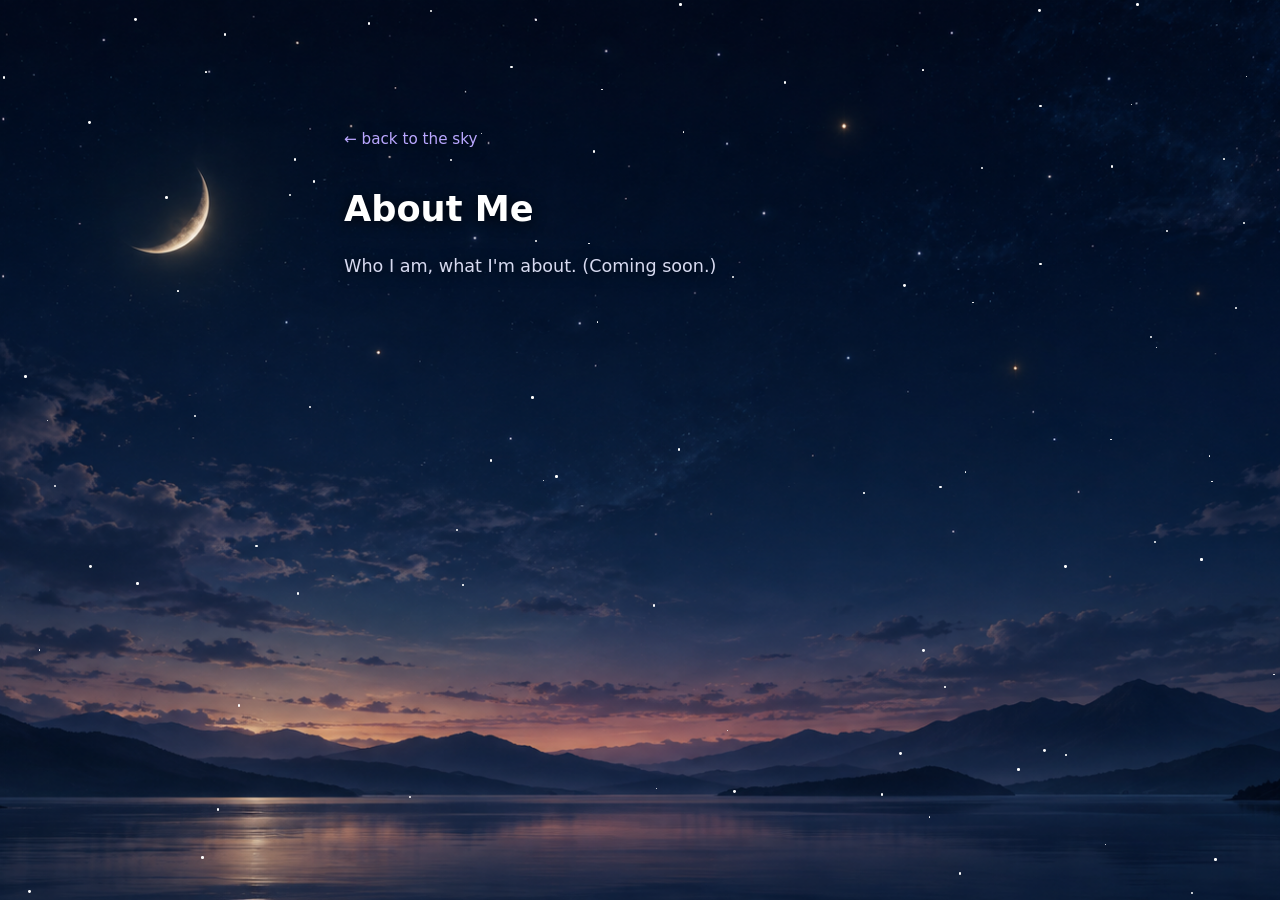
==== about.html @ eba7b4a4 "Night-sky homepage with constellation navigation and twinkling stars" ====
<!DOCTYPE html>
<html lang="en">
  <head>
    <meta charset="UTF-8" />
    <meta name="viewport" content="width=device-width, initial-scale=1.0" />
    <title>About Me — Archive of my own</title>
    <link rel="stylesheet" href="styles.css" />
  </head>
  <body>
    <div class="sky"></div>
    <div class="twinkles" id="twinkles"></div>

    <main class="page">
      <a class="back" href="index.html">&larr; back to the sky</a>
      <h1>About Me</h1>
      <p>Who I am, what I'm about. (Coming soon.)</p>
    </main>

    <script src="stars.js"></script>
  </body>
</html>
---- styles.css ----
/* ================================================================
   ARCHIVE OF MY OWN  —  styles
   Layers, back to front:
     .sky      (photo)        z-index -2
     .twinkles (live stars)   z-index -1
     text + constellations    on top
   ================================================================ */

/* ---- base ---- */
* {
    box-sizing: border-box;   /* padding/borders count INSIDE an element's width */
    margin: 0;
    padding: 0;
}

body {
    font-family: system-ui, -apple-system, BlinkMacSystemFont, 'Segoe UI', Roboto, Oxygen, Ubuntu, Cantarell, 'Open Sans', 'Helvetica Neue', sans-serif;
    line-height: 1.6;
    color: #e8e8f0;
    background-color: #0b0b1a;   /* fallback color before the photo loads */
    min-height: 100vh;
    overflow-x: hidden;
}

/* ===== Layer 1: the night-sky photo ===== */
.sky {
    position: fixed;
    top: 0; left: 0;
    width: 100%; height: 100%;
    z-index: -2;                      /* furthest back */
    background-image: url("sky.png");
    background-size: cover;           /* fill screen, crop overflow */
    background-position: center;
}

/* ===== Layer 2: live twinkling stars (filled by stars.js) ===== */
.twinkles {
    position: fixed;
    top: 0; left: 0;
    width: 100%; height: 100%;
    z-index: -1;                      /* in front of photo, behind text */
    pointer-events: none;             /* clicks pass through */
}

.star {
    position: absolute;
    background: #ffffff;
    border-radius: 50%;               /* square -> circle */
    animation: twinkle 3s ease-in-out infinite;
}

@keyframes twinkle {
    0%   { opacity: 0.15; }
    50%  { opacity: 1; }
    100% { opacity: 0.15; }
}

/* ===== Intro text ===== */
.intro {
    position: relative;               /* sits on top, normal flow */
    text-align: center;
    padding-top: 10vh;                /* push down 10% of screen height */
    padding-left: 20px;
    padding-right: 20px;
    text-shadow: 0 2px 14px rgba(0, 0, 0, 0.8);  /* readability halo */
}

.intro h1 {
    font-size: 2.6rem;
    font-weight: 600;
    letter-spacing: 1px;
    color: #ffffff;
}

.intro p {
    margin-top: 10px;
    color: #cfd2ec;
    font-size: 1.05rem;
}

/* ===== Constellations = navigation ===== */
.constellations {
    position: relative;
    width: 100%;
    height: 60vh;                     /* room for them to spread out */
}

.constellation {
    position: absolute;               /* each placed by its own top/left */
    width: 170px;
    height: 130px;
    text-decoration: none;            /* no link underline */
    display: block;
}

.cst-svg {
    width: 100%;
    height: 100%;
    overflow: visible;
}

/* the star dots */
.cst-star {
    fill: #ffffff;
    opacity: 0.85;
    transition: fill 0.4s, r 0.4s;    /* smooth change on hover */
}

/* the connecting line */
.cst-line {
    fill: none;
    stroke: rgba(255, 255, 255, 0.25);
    stroke-width: 1.5;
    transition: stroke 0.4s;
}

/* the label under each constellation */
.cst-label {
    display: block;
    text-align: center;
    margin-top: 6px;
    color: #ffffff;
    font-size: 0.95rem;
    letter-spacing: 1px;
    opacity: 0;                       /* hidden until hover */
    transition: opacity 0.4s;
    text-shadow: 0 1px 10px rgba(0, 0, 0, 0.9);
}

/* ---- hover: light the constellation up ---- */
.constellation:hover .cst-label { opacity: 1; }
.constellation:hover .cst-line  { stroke: rgba(185, 167, 255, 0.9); }
.constellation:hover .cst-star  { fill: #b9a7ff; opacity: 1; }

/* ===== Inner pages (About, Garden, etc.) ===== */
.page {
    position: relative;
    max-width: 640px;
    margin: 0 auto;
    padding: 14vh 24px 60px;
    text-shadow: 0 2px 14px rgba(0, 0, 0, 0.8);
}
.page h1 { font-size: 2.2rem; color: #ffffff; margin-bottom: 14px; }
.page p  { color: #d7daf0; font-size: 1.1rem; }
.back {
    display: inline-block;
    margin-bottom: 30px;
    color: #b9a7ff;
    text-decoration: none;
    font-size: 0.95rem;
    transition: color 0.3s;
}
.back:hover { color: #ffffff; }
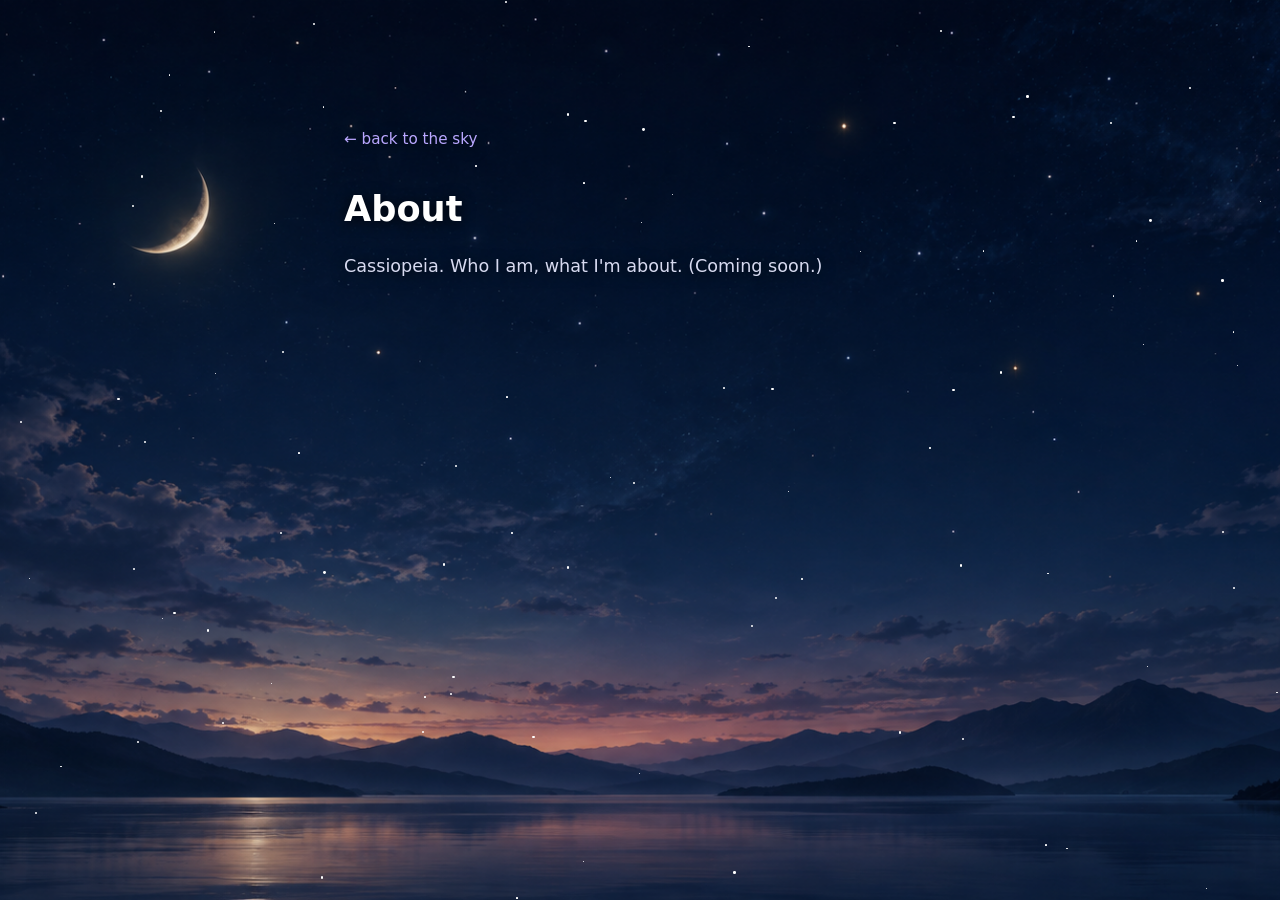
==== commit 5b957058: "More accurate constellations and fix Pleiades hover" ====
--- a/about.html
+++ b/about.html
@@ -3,7 +3,7 @@
   <head>
     <meta charset="UTF-8" />
     <meta name="viewport" content="width=device-width, initial-scale=1.0" />
-    <title>About Me — Archive of my own</title>
+    <title>About — Archive of my own</title>
     <link rel="stylesheet" href="styles.css" />
   </head>
   <body>
@@ -12,8 +12,8 @@
 
     <main class="page">
       <a class="back" href="index.html">&larr; back to the sky</a>
-      <h1>About Me</h1>
-      <p>Who I am, what I'm about. (Coming soon.)</p>
+      <h1>About</h1>
+      <p>Cassiopeia. Who I am, what I'm about. (Coming soon.)</p>
     </main>
 
     <script src="stars.js"></script>
--- a/styles.css
+++ b/styles.css
@@ -14,7 +14,7 @@
 }
 
 body {
-    font-family: system-ui, -apple-system, BlinkMacSystemFont, 'Segoe UI', Roboto, Oxygen, Ubuntu, Cantarell, 'Open Sans', 'Helvetica Neue', sans-serif;
+    font-family: system-ui, 'Helvetica';
     line-height: 1.6;
     color: #e8e8f0;
     background-color: #0b0b1a;   /* fallback color before the photo loads */
@@ -87,8 +87,8 @@
 
 .constellation {
     position: absolute;               /* each placed by its own top/left */
-    width: 170px;
-    height: 130px;
+    width: 230px;
+    height: 190px;
     text-decoration: none;            /* no link underline */
     display: block;
 }
@@ -99,38 +99,49 @@
     overflow: visible;
 }
 
+/* soft glow for the whole figure (CSS filter on the SVG) */
+.cst-svg { filter: drop-shadow(0 0 2px rgba(255,255,255,0.35)); }
+
 /* the star dots */
 .cst-star {
-    fill: #ffffff;
-    opacity: 0.85;
-    transition: fill 0.4s, r 0.4s;    /* smooth change on hover */
+    fill: #fdfdff;
+    transition: fill 0.5s, opacity 0.5s;
 }
 
-/* the connecting line */
-.cst-line {
-    fill: none;
-    stroke: rgba(255, 255, 255, 0.25);
-    stroke-width: 1.5;
-    transition: stroke 0.4s;
+/* bright anchor stars get an extra glow */
+.cst-star.bright {
+    filter: drop-shadow(0 0 4px rgba(255, 255, 255, 0.9));
 }
 
-/* the label under each constellation */
+/* the delicate connecting lines */
+.cst-line {
+    stroke: rgba(255, 255, 255, 0.3);
+    stroke-width: 0.7;                 /* hair-thin */
+    transition: stroke 0.5s;
+}
+
+/* the label sitting in the sky, always visible (lowercase italic serif) */
 .cst-label {
     display: block;
     text-align: center;
-    margin-top: 6px;
-    color: #ffffff;
-    font-size: 0.95rem;
-    letter-spacing: 1px;
-    opacity: 0;                       /* hidden until hover */
-    transition: opacity 0.4s;
-    text-shadow: 0 1px 10px rgba(0, 0, 0, 0.9);
+    margin-top: 2px;
+    color: #e9e6ff;
+    font-family: Georgia, 'Times New Roman', serif;
+    font-style: italic;
+    font-size: 1.05rem;
+    letter-spacing: 0.5px;
+    opacity: 0.75;                     /* softly present, not hidden */
+    transition: opacity 0.5s, color 0.5s;
+    text-shadow: 0 1px 12px rgba(0, 0, 0, 0.9);
 }
 
-/* ---- hover: light the constellation up ---- */
-.constellation:hover .cst-label { opacity: 1; }
-.constellation:hover .cst-line  { stroke: rgba(185, 167, 255, 0.9); }
-.constellation:hover .cst-star  { fill: #b9a7ff; opacity: 1; }
+/* invisible hover catcher so the WHOLE constellation box is hoverable */
+.cst-hit { fill: transparent; }
+
+/* ---- hover: the constellation brightens & lavender tint ---- */
+.constellation:hover .cst-label { opacity: 1; color: #ffffff; }
+.constellation:hover .cst-line  { stroke: rgba(201, 186, 255, 0.95); }
+.constellation:hover .cst-star  { fill: #d6ccff; }
 
 /* ===== Inner pages (About, Garden, etc.) ===== */
 .page {
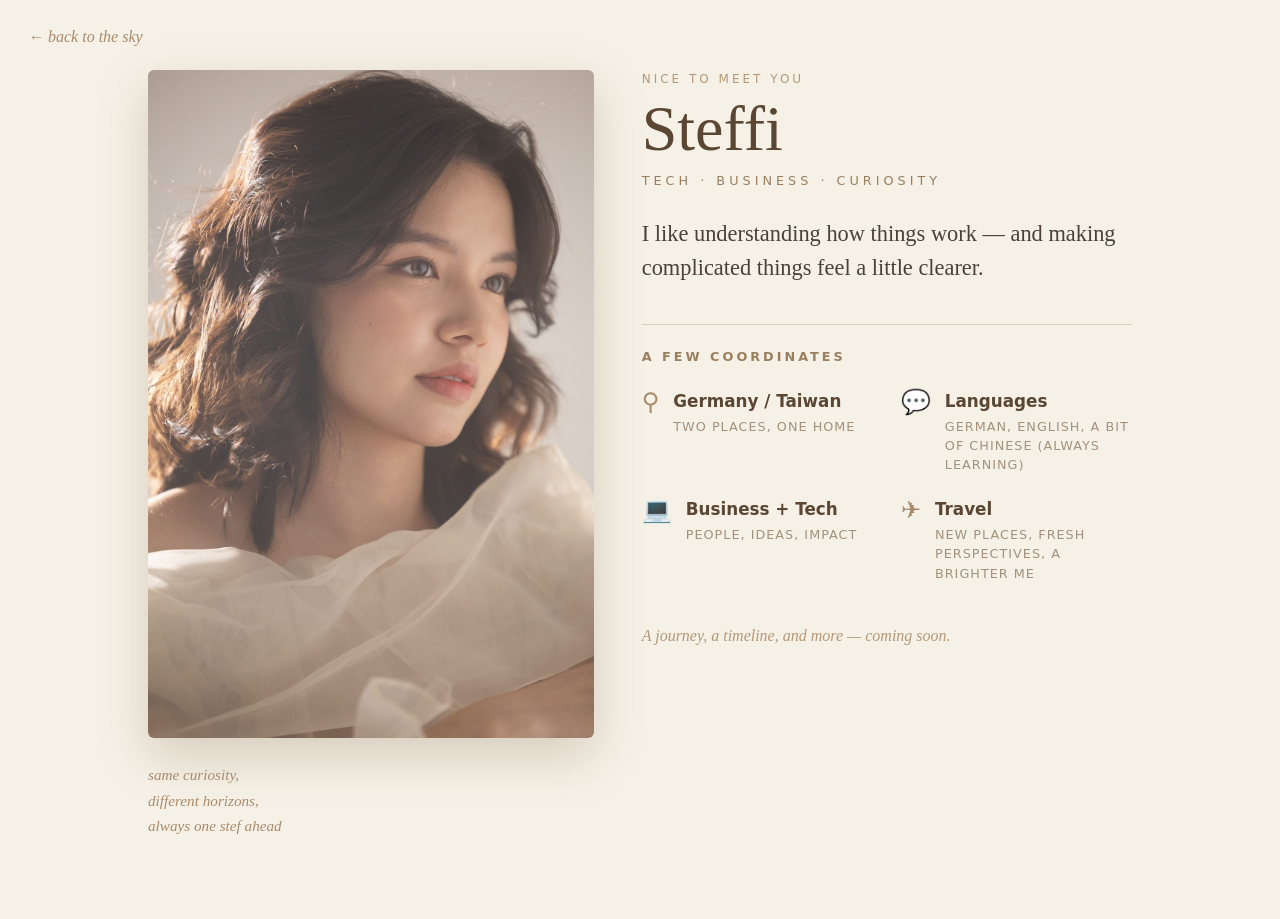
==== commit 716cb0b3: "Redesign About page: portrait, intro, and coordinates grid on light theme" ====
--- a/about.html
+++ b/about.html
@@ -6,16 +6,57 @@
     <title>About — Archive of my own</title>
     <link rel="stylesheet" href="styles.css" />
   </head>
-  <body>
-    <div class="sky"></div>
-    <div class="twinkles" id="twinkles"></div>
+  <body class="light">
+    <a class="back light-back" href="index.html">&larr; back to the sky</a>
 
-    <main class="page">
-      <a class="back" href="index.html">&larr; back to the sky</a>
-      <h1>About</h1>
-      <p>Cassiopeia. Who I am, what I'm about. (Coming soon.)</p>
+    <main class="about">
+      <!-- left: portrait -->
+      <div class="about-photo">
+        <img src="profile.jpg" alt="A portrait of Steffi" />
+        <p class="photo-note">same curiosity,<br />different horizons,<br />always one stef ahead</p>
+      </div>
+
+      <!-- right: intro + coordinates -->
+      <div class="about-text">
+        <p class="eyebrow">nice to meet you</p>
+        <h1>Steffi</h1>
+        <p class="tagline">tech &middot; business &middot; curiosity</p>
+        <p class="lede">I like understanding how things work &mdash; and making complicated things feel a little clearer.</p>
+
+        <h2 class="coord-title">a few coordinates</h2>
+        <div class="coordinates">
+          <div class="coord">
+            <span class="coord-icon">&#9906;</span>
+            <div>
+              <strong>Germany / Taiwan</strong>
+              <small>two places, one home</small>
+            </div>
+          </div>
+          <div class="coord">
+            <span class="coord-icon">&#128172;</span>
+            <div>
+              <strong>Languages</strong>
+              <small>German, English, a bit of Chinese (always learning)</small>
+            </div>
+          </div>
+          <div class="coord">
+            <span class="coord-icon">&#128187;</span>
+            <div>
+              <strong>Business + Tech</strong>
+              <small>people, ideas, impact</small>
+            </div>
+          </div>
+          <div class="coord">
+            <span class="coord-icon">&#9992;</span>
+            <div>
+              <strong>Travel</strong>
+              <small>new places, fresh perspectives, a brighter me</small>
+            </div>
+          </div>
+        </div>
+
+        <p class="more-soon">A journey, a timeline, and more &mdash; coming soon.</p>
+      </div>
     </main>
-
-    <script src="stars.js"></script>
   </body>
 </html>
--- a/styles.css
+++ b/styles.css
@@ -162,3 +162,135 @@
     transition: color 0.3s;
 }
 .back:hover { color: #ffffff; }
+
+
+/* ================================================================
+   ABOUT PAGE — light cream theme
+   ================================================================ */
+html:has(body.light) { background: #f6f1e7; }   /* cream behind the whole page */
+body.light {
+    background: #f6f1e7;            /* warm cream */
+    color: #4a4038;                /* soft brown-grey text */
+    min-height: 100vh;
+}
+/* the About page has no sky/twinkle layers, so cover any that leak */
+body.light .sky, body.light .twinkles { display: none; }
+
+.light-back {
+    display: inline-block;
+    margin: 24px 0 0 28px;
+    color: #a98b6b;
+    font-family: Georgia, serif;
+    font-style: italic;
+    text-decoration: none;
+    font-size: 1rem;
+}
+.light-back:hover { color: #6f5a44; }
+
+.about {
+    max-width: 1040px;
+    margin: 0 auto;
+    padding: 20px 28px 80px;
+    display: grid;
+    grid-template-columns: 1fr 1.1fr;   /* two columns: photo | text */
+    gap: 48px;
+    align-items: start;
+}
+
+/* ---- left: portrait ---- */
+.about-photo { position: relative; }
+.about-photo img {
+    width: 100%;
+    height: auto;
+    border-radius: 6px;
+    box-shadow: 0 18px 50px rgba(120, 95, 60, 0.25);
+}
+.photo-note {
+    margin-top: 16px;
+    font-family: Georgia, serif;
+    font-style: italic;
+    font-size: 0.95rem;
+    color: #a98b6b;
+    line-height: 1.7;
+}
+
+/* ---- right: text ---- */
+.eyebrow {
+    text-transform: uppercase;
+    letter-spacing: 3px;
+    font-size: 0.75rem;
+    color: #b49877;
+    margin-bottom: 8px;
+}
+.about-text h1 {
+    font-family: Georgia, 'Times New Roman', serif;
+    font-weight: 500;
+    font-size: 4rem;
+    line-height: 1;
+    color: #5a4632;
+    margin-bottom: 10px;
+}
+.tagline {
+    text-transform: uppercase;
+    letter-spacing: 4px;
+    font-size: 0.8rem;
+    color: #9a7f5f;
+    margin-bottom: 26px;
+}
+.lede {
+    font-family: Georgia, serif;
+    font-size: 1.4rem;
+    line-height: 1.5;
+    color: #4a4038;
+    margin-bottom: 40px;
+}
+
+.coord-title {
+    text-transform: uppercase;
+    letter-spacing: 3px;
+    font-size: 0.8rem;
+    font-weight: 600;
+    color: #9a7f5f;
+    margin-bottom: 20px;
+    border-top: 1px solid #ddd0bb;
+    padding-top: 22px;
+}
+.coordinates {
+    display: grid;
+    grid-template-columns: 1fr 1fr;    /* 2x2 grid of coordinates */
+    gap: 22px 28px;
+}
+.coord { display: flex; gap: 14px; align-items: flex-start; }
+.coord-icon {
+    font-size: 1.5rem;
+    color: #a98b6b;
+    line-height: 1.2;
+    flex-shrink: 0;
+}
+.coord strong {
+    display: block;
+    font-size: 1.05rem;
+    color: #5a4632;
+    margin-bottom: 2px;
+}
+.coord small {
+    display: block;
+    font-size: 0.8rem;
+    line-height: 1.5;
+    text-transform: uppercase;
+    letter-spacing: 1px;
+    color: #a2927d;
+}
+.more-soon {
+    margin-top: 40px;
+    font-family: Georgia, serif;
+    font-style: italic;
+    color: #b49877;
+}
+
+/* ---- phones: stack to one column ---- */
+@media (max-width: 760px) {
+    .about { grid-template-columns: 1fr; gap: 32px; }
+    .about-text h1 { font-size: 3rem; }
+    .coordinates { grid-template-columns: 1fr; }
+}
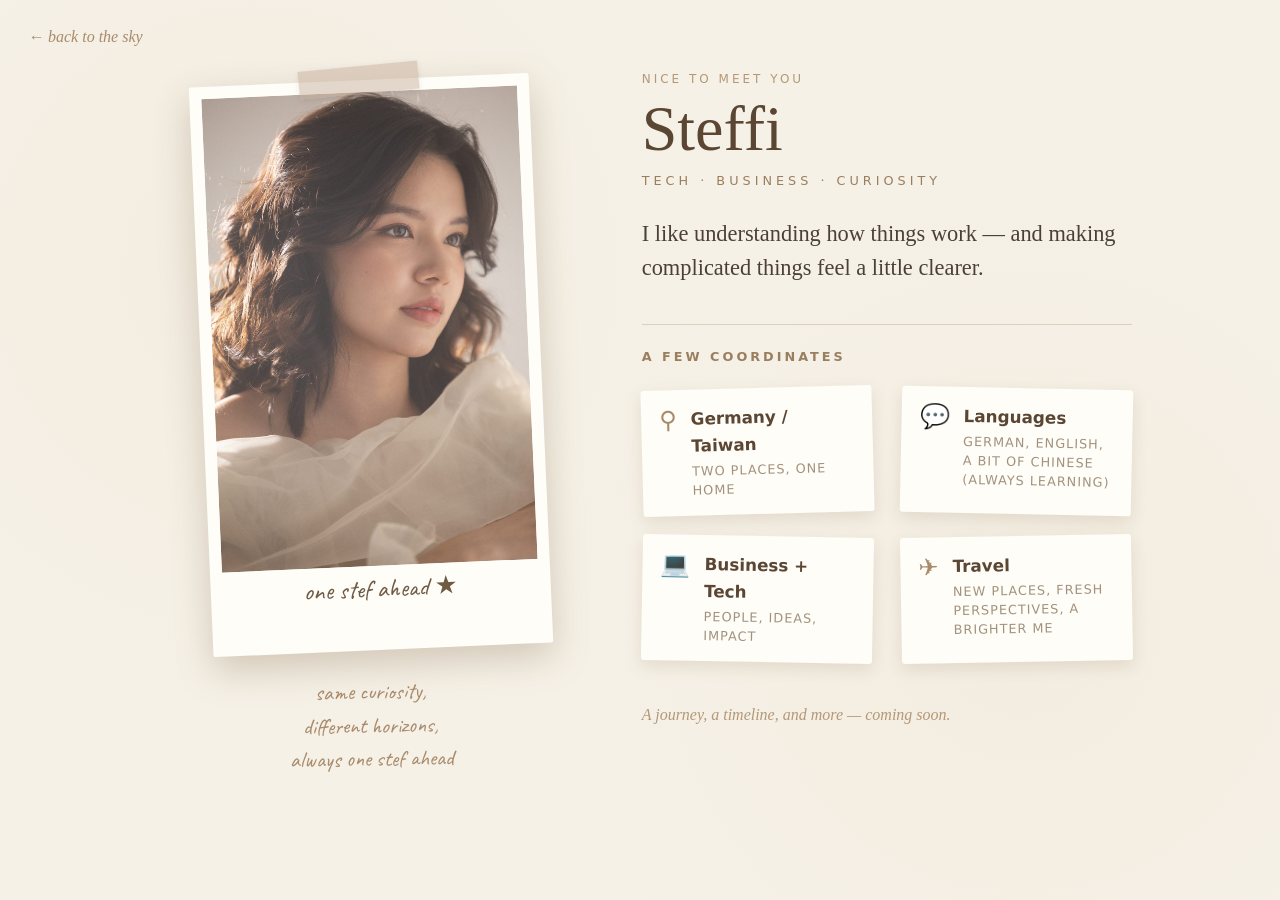
==== commit 0472d232: "About page: scrapbook redesign (polaroid, washi tape, handwritten font, paper cards) + robust cream " ====
--- a/about.html
+++ b/about.html
@@ -1,18 +1,25 @@
 <!DOCTYPE html>
-<html lang="en">
+<html lang="en" class="cream">
   <head>
     <meta charset="UTF-8" />
     <meta name="viewport" content="width=device-width, initial-scale=1.0" />
     <title>About — Archive of my own</title>
-    <link rel="stylesheet" href="styles.css" />
+    <!-- handwritten accent font for the scrapbook feel -->
+    <link rel="preconnect" href="https://fonts.googleapis.com" />
+    <link rel="preconnect" href="https://fonts.gstatic.com" crossorigin />
+    <link href="https://fonts.googleapis.com/css2?family=Caveat:wght@500;600;700&display=swap" rel="stylesheet" />
+    <link rel="stylesheet" href="styles.css?v=3" />
   </head>
   <body class="light">
     <a class="back light-back" href="index.html">&larr; back to the sky</a>
 
     <main class="about">
-      <!-- left: portrait -->
+      <!-- left: portrait as a taped polaroid -->
       <div class="about-photo">
-        <img src="profile.jpg" alt="A portrait of Steffi" />
+        <div class="polaroid">
+          <img src="profile.jpg" alt="A portrait of Steffi" />
+          <p class="polaroid-caption">one stef ahead &#9733;</p>
+        </div>
         <p class="photo-note">same curiosity,<br />different horizons,<br />always one stef ahead</p>
       </div>
 
--- a/styles.css
+++ b/styles.css
@@ -143,6 +143,24 @@
 .constellation:hover .cst-line  { stroke: rgba(201, 186, 255, 0.95); }
 .constellation:hover .cst-star  { fill: #d6ccff; }
 
+/* ---- phones: stop scattering the constellations, stack them in a column ---- */
+@media (max-width: 760px) {
+    .constellations {
+        height: auto;                 /* no fixed sky height — grow to fit */
+        display: flex;
+        flex-direction: column;       /* one on top of the next */
+        align-items: center;          /* centered horizontally */
+        gap: 30px;                    /* breathing room between them */
+        padding: 10px 20px 70px;
+    }
+    .constellation {
+        position: static;             /* ignore the desktop top/left scatter */
+        width: 210px;
+        height: auto;                 /* let each figure size to its own shape */
+    }
+    .cst-svg { height: auto; }        /* keep each constellation's proportions */
+}
+
 /* ===== Inner pages (About, Garden, etc.) ===== */
 .page {
     position: relative;
@@ -165,13 +183,20 @@
 
 
 /* ================================================================
-   ABOUT PAGE — light cream theme
+   ABOUT PAGE — light cream theme (scrapbook)
    ================================================================ */
-html:has(body.light) { background: #f6f1e7; }   /* cream behind the whole page */
+/* Robust cream background: a class on <html> works in every browser,
+   unlike html:has(...) which some mobile browsers don't support. */
+html.cream { background: #f6f1e7; }
+html:has(body.light) { background: #f6f1e7; }   /* belt-and-suspenders */
 body.light {
     background: #f6f1e7;            /* warm cream */
     color: #4a4038;                /* soft brown-grey text */
     min-height: 100vh;
+    /* faint paper grain so the cream feels like real scrapbook paper */
+    background-image:
+        radial-gradient(circle at 20% 30%, rgba(201,176,139,0.07) 0, transparent 40%),
+        radial-gradient(circle at 80% 70%, rgba(201,176,139,0.07) 0, transparent 40%);
 }
 /* the About page has no sky/twinkle layers, so cover any that leak */
 body.light .sky, body.light .twinkles { display: none; }
@@ -197,21 +222,52 @@
     align-items: start;
 }
 
-/* ---- left: portrait ---- */
+/* ---- left: portrait as a taped polaroid ---- */
 .about-photo { position: relative; }
-.about-photo img {
+
+/* the polaroid: white card, thick bottom border, slight tilt */
+.polaroid {
+    position: relative;
+    background: #fffdf8;
+    padding: 12px 12px 48px;        /* big bottom = polaroid chin */
+    border-radius: 2px;
+    box-shadow: 0 14px 36px rgba(120, 95, 60, 0.28);
+    transform: rotate(-2.5deg);     /* casually placed */
+    max-width: 340px;               /* never balloons on mobile */
+    margin: 10px auto 0;
+}
+/* a strip of "washi tape" at the top */
+.polaroid::before {
+    content: "";
+    position: absolute;
+    top: -14px; left: 50%;
+    transform: translateX(-50%) rotate(-3deg);
+    width: 120px; height: 28px;
+    background: rgba(192, 168, 150, 0.45);
+    box-shadow: 0 2px 6px rgba(0,0,0,0.08);
+}
+.polaroid img {
+    display: block;
     width: 100%;
     height: auto;
-    border-radius: 6px;
-    box-shadow: 0 18px 50px rgba(120, 95, 60, 0.25);
+    border-radius: 1px;
+}
+.polaroid-caption {
+    font-family: 'Caveat', Georgia, serif;
+    font-size: 1.6rem;
+    text-align: center;
+    color: #6f5a44;
+    margin-top: 10px;
+    line-height: 1;
 }
 .photo-note {
-    margin-top: 16px;
-    font-family: Georgia, serif;
-    font-style: italic;
-    font-size: 0.95rem;
+    margin-top: 26px;
+    font-family: 'Caveat', Georgia, serif;
+    font-size: 1.4rem;
     color: #a98b6b;
-    line-height: 1.7;
+    line-height: 1.5;
+    text-align: center;
+    transform: rotate(-1deg);
 }
 
 /* ---- right: text ---- */
@@ -260,7 +316,20 @@
     grid-template-columns: 1fr 1fr;    /* 2x2 grid of coordinates */
     gap: 22px 28px;
 }
-.coord { display: flex; gap: 14px; align-items: flex-start; }
+/* each coordinate = a little paper card, slightly tilted */
+.coord {
+    display: flex;
+    gap: 14px;
+    align-items: flex-start;
+    background: #fffdf8;
+    padding: 16px 18px;
+    border-radius: 3px;
+    box-shadow: 0 6px 16px rgba(120, 95, 60, 0.14);
+}
+.coord:nth-child(1) { transform: rotate(-1.5deg); }
+.coord:nth-child(2) { transform: rotate(1.2deg); }
+.coord:nth-child(3) { transform: rotate(1deg); }
+.coord:nth-child(4) { transform: rotate(-1deg); }
 .coord-icon {
     font-size: 1.5rem;
     color: #a98b6b;
@@ -290,7 +359,15 @@
 
 /* ---- phones: stack to one column ---- */
 @media (max-width: 760px) {
-    .about { grid-template-columns: 1fr; gap: 32px; }
+    .about {
+        grid-template-columns: 1fr;
+        gap: 28px;
+        padding: 10px 20px 70px;
+        text-align: center;
+    }
     .about-text h1 { font-size: 3rem; }
     .coordinates { grid-template-columns: 1fr; }
-}
+    .coord { text-align: left; }        /* keep card text left-aligned */
+    .coord-title { text-align: center; }
+    .polaroid { max-width: 280px; }     /* comfortable photo size on phones */
+}
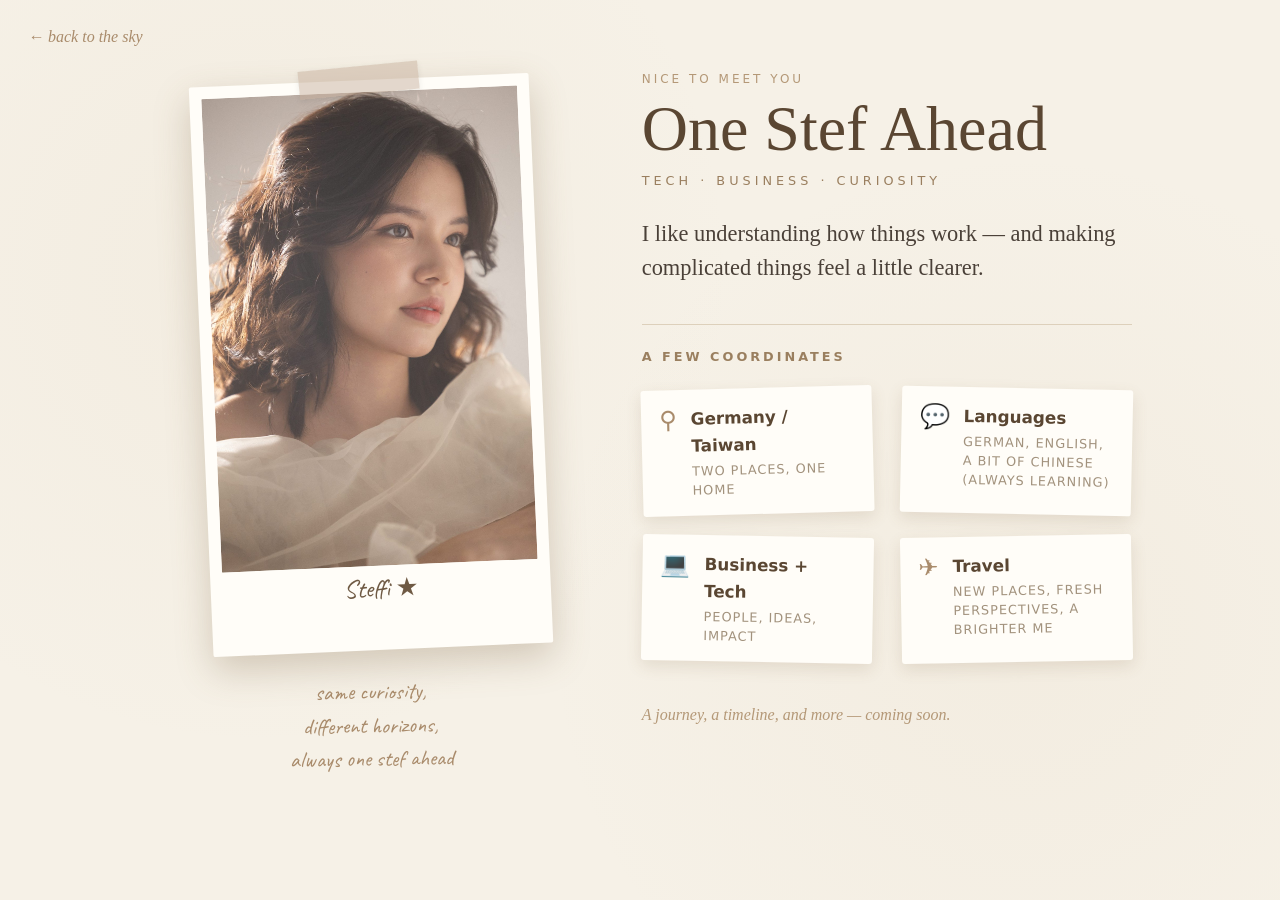
==== commit 7c0545d1: "More accurate constellations and fix Pleiades hover" ====
--- a/about.html
+++ b/about.html
@@ -18,7 +18,7 @@
       <div class="about-photo">
         <div class="polaroid">
           <img src="profile.jpg" alt="A portrait of Steffi" />
-          <p class="polaroid-caption">one stef ahead &#9733;</p>
+          <p class="polaroid-caption">Steffi &#9733;</p>
         </div>
         <p class="photo-note">same curiosity,<br />different horizons,<br />always one stef ahead</p>
       </div>
@@ -26,7 +26,7 @@
       <!-- right: intro + coordinates -->
       <div class="about-text">
         <p class="eyebrow">nice to meet you</p>
-        <h1>Steffi</h1>
+        <h1>One Stef Ahead</h1>
         <p class="tagline">tech &middot; business &middot; curiosity</p>
         <p class="lede">I like understanding how things work &mdash; and making complicated things feel a little clearer.</p>
 
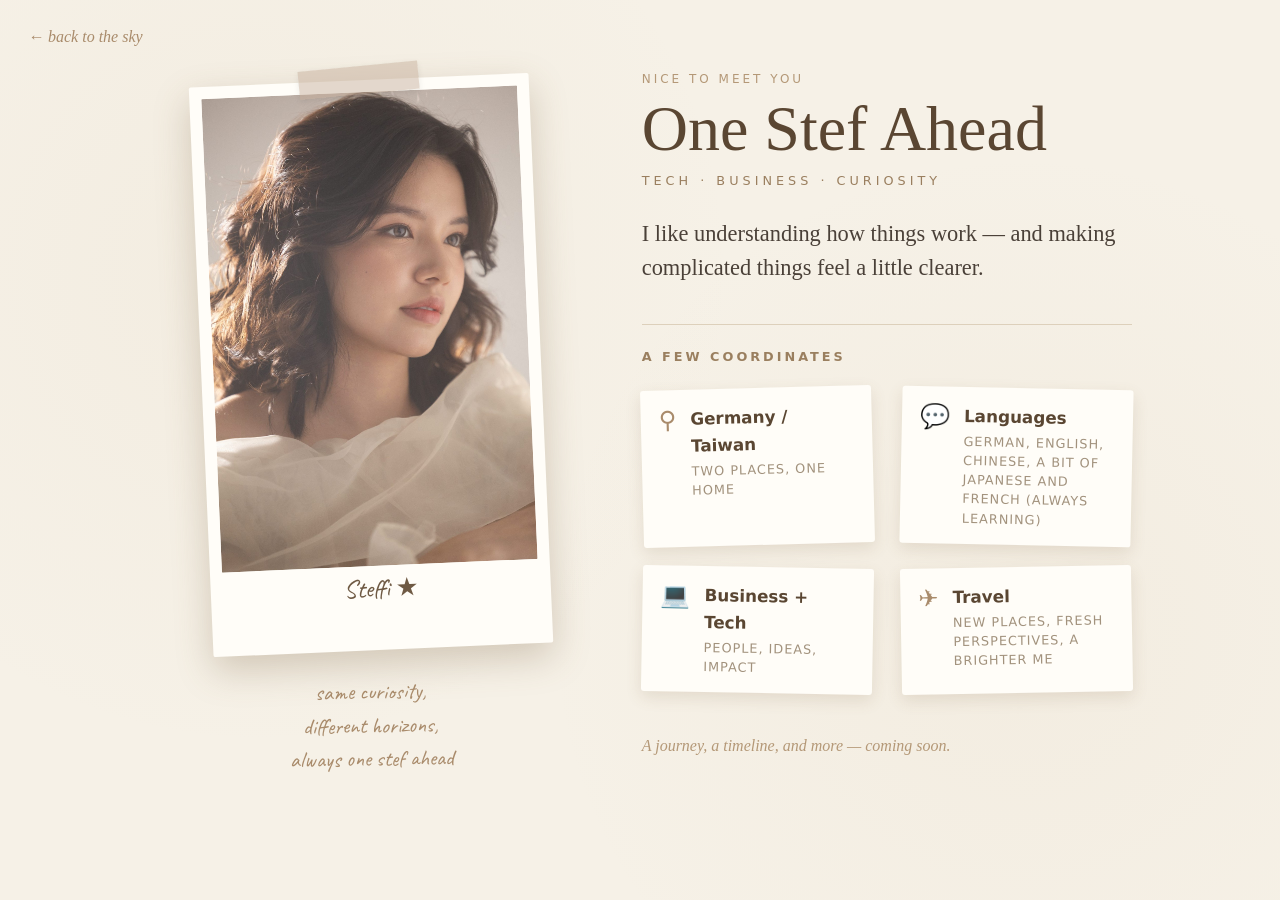
==== commit 04f82856: "test" ====
--- a/about.html
+++ b/about.html
@@ -43,7 +43,7 @@
             <span class="coord-icon">&#128172;</span>
             <div>
               <strong>Languages</strong>
-              <small>German, English, a bit of Chinese (always learning)</small>
+              <small>German, English, Chinese, a bit of Japanese and French (always learning)</small>
             </div>
           </div>
           <div class="coord">
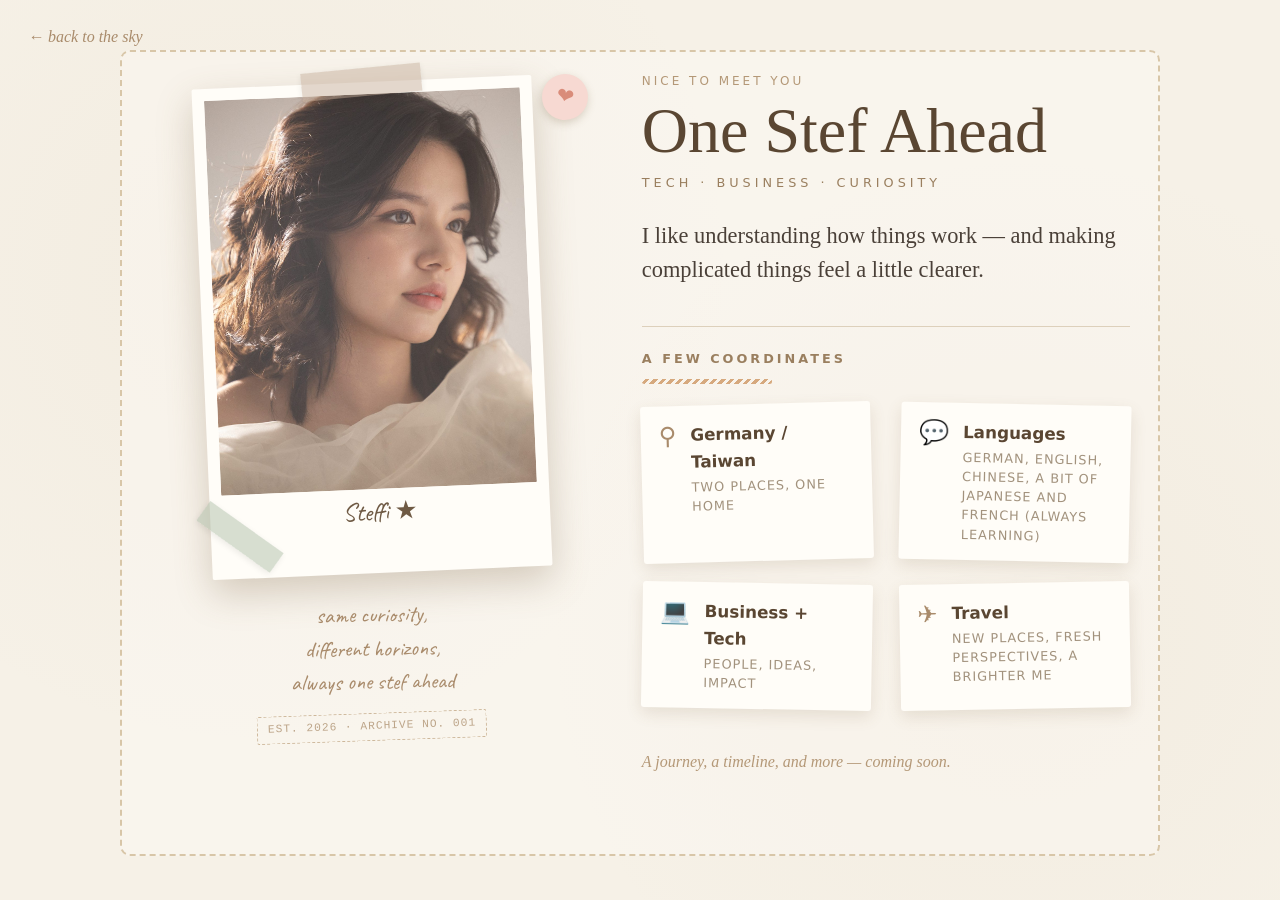
==== commit 4d9eb43e: "About page: crop photo to 4:5, add scrapbook extras (sticker, tape, archive stamp, dashed frame, han" ====
--- a/about.html
+++ b/about.html
@@ -8,7 +8,7 @@
     <link rel="preconnect" href="https://fonts.googleapis.com" />
     <link rel="preconnect" href="https://fonts.gstatic.com" crossorigin />
     <link href="https://fonts.googleapis.com/css2?family=Caveat:wght@500;600;700&display=swap" rel="stylesheet" />
-    <link rel="stylesheet" href="styles.css?v=3" />
+    <link rel="stylesheet" href="styles.css?v=4" />
   </head>
   <body class="light">
     <a class="back light-back" href="index.html">&larr; back to the sky</a>
@@ -20,7 +20,9 @@
           <img src="profile.jpg" alt="A portrait of Steffi" />
           <p class="polaroid-caption">Steffi &#9733;</p>
         </div>
+        <span class="sticker sticker-heart">&#10084;</span>
         <p class="photo-note">same curiosity,<br />different horizons,<br />always one stef ahead</p>
+        <p class="date-stamp">est. 2026 &middot; archive no. 001</p>
       </div>
 
       <!-- right: intro + coordinates -->
--- a/styles.css
+++ b/styles.css
@@ -251,6 +251,12 @@
     width: 100%;
     height: auto;
     border-radius: 1px;
+    /* crop to a shorter 4:5 frame instead of the tall 2:3 original.
+       object-fit:cover fills the frame and trims the overflow;
+       object-position pins it near the top so the face stays in view. */
+    aspect-ratio: 4 / 5;
+    object-fit: cover;
+    object-position: center 20%;
 }
 .polaroid-caption {
     font-family: 'Caveat', Georgia, serif;
@@ -268,6 +274,79 @@
     line-height: 1.5;
     text-align: center;
     transform: rotate(-1deg);
+}
+
+/* ---- scrapbook extras ---- */
+
+/* a round "sticker" that peeks over the corner of the polaroid */
+.sticker {
+    position: absolute;
+    top: 2px; right: 6px;
+    width: 46px; height: 46px;
+    display: flex; align-items: center; justify-content: center;
+    background: #f7d9d2;
+    border-radius: 50%;
+    box-shadow: 0 3px 8px rgba(120,95,60,0.25);
+    font-size: 1.3rem;
+    transform: rotate(12deg);
+    z-index: 3;
+}
+.sticker-heart { color: #d98c7a; }
+
+/* a little "filed in the archive" stamp under the photo */
+.date-stamp {
+    margin-top: 14px;
+    text-align: center;
+    font-family: 'Courier New', monospace;
+    font-size: 0.7rem;
+    letter-spacing: 1px;
+    text-transform: uppercase;
+    color: #bca488;
+    border: 1px dashed #cdb79a;
+    display: inline-block;
+    padding: 4px 10px;
+    border-radius: 2px;
+    transform: rotate(-2deg);
+    position: relative;
+    left: 50%;
+    translate: -50% 0;
+}
+
+/* a hand-drawn dashed frame around the whole scrapbook page */
+.about {
+    border: 2px dashed #d8c6a8;
+    border-radius: 10px;
+    background: rgba(255,253,248,0.35);
+}
+
+/* a second strip of washi tape, different color, bottom-left of polaroid */
+.polaroid::after {
+    content: "";
+    position: absolute;
+    bottom: 30px; left: -16px;
+    transform: rotate(38deg);
+    width: 90px; height: 24px;
+    background: rgba(176, 192, 170, 0.5);   /* sage green tape */
+    box-shadow: 0 2px 6px rgba(0,0,0,0.08);
+    z-index: 2;
+}
+
+/* a hand-drawn wavy underline beneath "a few coordinates" */
+.coord-title {
+    position: relative;
+    padding-bottom: 14px;      /* room for the underline below the text */
+}
+.coord-title::after {
+    content: "";
+    position: absolute;
+    left: 0; bottom: 0;
+    width: 130px; height: 5px;
+    background: repeating-linear-gradient(
+        -45deg,
+        #d6a97e 0 3px,
+        transparent 3px 6px
+    );
+    border-radius: 3px;
 }
 
 /* ---- right: text ---- */
